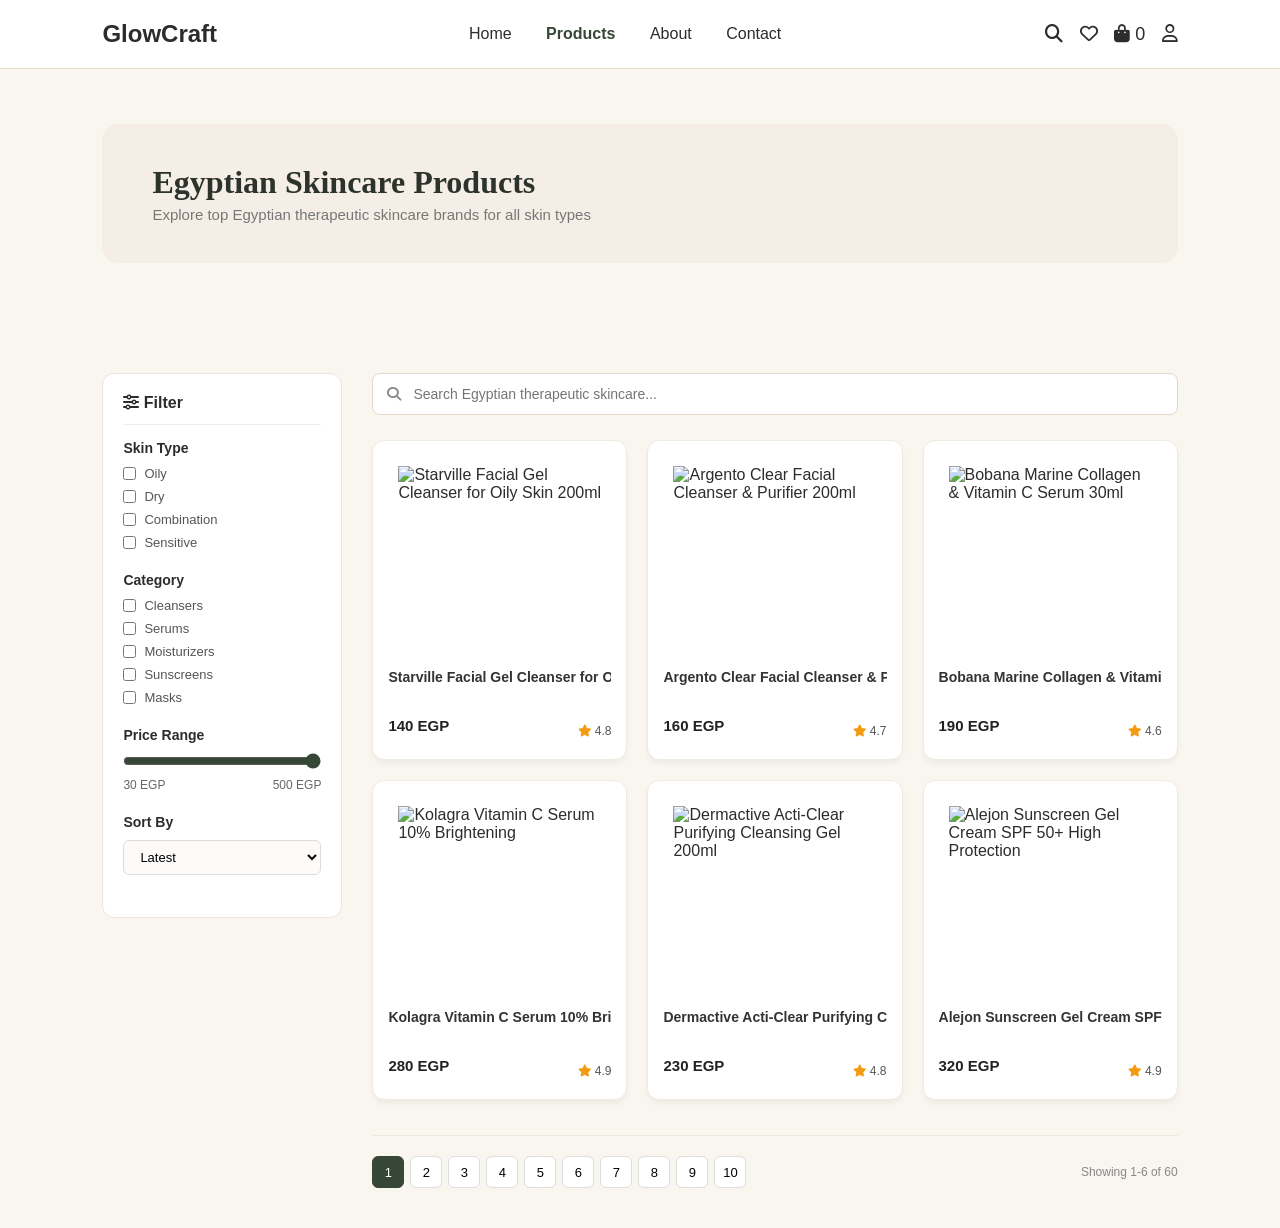
==== products.html @ 19cd81ce "Clean push for GlowCraft project" ====
<!DOCTYPE html>
<html lang="en">
<head>
  <meta charset="UTF-8">
  <meta name="viewport" content="width=device-width, initial-scale=1.0">
  <title>GlowCraft | All Products</title>
  <link rel="stylesheet" href="css/style.css">
  <link rel="stylesheet" href="css/products.css">
  <!-- FontAwesome Icons -->
  <link rel="stylesheet" href="https://cdnjs.cloudflare.com/ajax/libs/font-awesome/6.4.0/css/all.min.css">
</head>
<body>

  <!-- Navbar -->
  <header class="navbar">
    <div class="logo">GlowCraft</div>
    <nav class="nav-links">
      <a href="index.html">Home</a>
      <a href="products.html" class="active">Products</a>
      <a href="about.html">About</a>
      <a href="contact.html">Contact</a>
    </nav>
    <div class="nav-icons">
      <a href="products.html"><i class="fa-solid fa-magnifying-glass"></i></a>
      <a href="wishlist-compare.html"><i class="fa-regular fa-heart"></i></a>
      <a href="cart.html" class="cart-icon"><i class="fa-solid fa-bag-shopping"></i> <span id="cart-count">0</span></a>
      <a href="profile.html"><i class="fa-regular fa-user"></i></a>
    </div>
  </header>

  <!-- Header Banner -->
  <section class="container">
    <div class="products-header-banner">
      <div class="banner-text">
        <h1>Egyptian Skincare Products</h1>
        <p>Explore top Egyptian therapeutic skincare brands for all skin types</p>
      </div>
    </div>
  </section>

  <!-- Main Content Layout -->
  <div class="container products-layout">
    
    <!-- Left Sidebar Filter -->
    <aside class="filters-sidebar">
      <div class="filter-header">
        <h3><i class="fa-solid fa-sliders"></i> Filter</h3>
      </div>
      
      <!-- Skin Type Filter -->
      <div class="filter-group">
        <h4>Skin Type</h4>
        <label><input type="checkbox" value="Oily" class="filter-skin"> Oily</label>
        <label><input type="checkbox" value="Dry" class="filter-skin"> Dry</label>
        <label><input type="checkbox" value="Combination" class="filter-skin"> Combination</label>
        <label><input type="checkbox" value="Sensitive" class="filter-skin"> Sensitive</label>
      </div>

      <!-- Category Filter -->
      <div class="filter-group">
        <h4>Category</h4>
        <label><input type="checkbox" value="Cleansers" class="filter-cat"> Cleansers</label>
        <label><input type="checkbox" value="Serums" class="filter-cat"> Serums</label>
        <label><input type="checkbox" value="Moisturizers" class="filter-cat"> Moisturizers</label>
        <label><input type="checkbox" value="Sunscreens" class="filter-cat"> Sunscreens</label>
        <label><input type="checkbox" value="Masks" class="filter-cat"> Masks</label>
      </div>

      <!-- Price Range Filter (بالجنيه المصري EGP) -->
      <div class="filter-group">
        <h4>Price Range</h4>
        <input type="range" id="price-range" min="30" max="500" value="500">
        <div class="price-labels">
          <span>30 EGP</span>
          <span id="price-val">500 EGP</span>
        </div>
      </div>

      <!-- Sort By Filter -->
      <div class="filter-group">
        <h4>Sort By</h4>
        <select id="sidebar-sort-select" class="custom-select">
          <option value="latest">Latest</option>
          <option value="low-high">Price: Low to High</option>
          <option value="high-low">Price: High to Low</option>
          <option value="rating">Top Rated</option>
        </select>
      </div>
    </aside>

    <!-- Right Side Products Area -->
    <main class="products-main">
      
      <!-- Top Search Bar -->
      <div class="search-bar-wrap">
        <i class="fa-solid fa-magnifying-glass search-icon"></i>
        <input type="text" id="search-input" placeholder="Search Egyptian therapeutic skincare...">
      </div>

      <!-- Products Grid -->
      <div class="products-grid" id="all-products-grid">
        <p class="loading-state">Loading products...</p>
      </div>

      <!-- Pagination Bar -->
      <div class="pagination-container">
        <div class="pagination-buttons" id="pagination-btns"></div>
        <span class="showing-count" id="showing-text">Loading...</span>
      </div>

    </main>
  </div>

  <script src="js/app.js"></script>
  <script src="js/products.js"></script>
</body>
</html>
---- css/style.css ----
:root {
  --bg-primary: #f9f6f0;
  --bg-card: #ffffff;
  --accent-green: #374737;
  --text-dark: #2c2c2c;
  --text-muted: #767676;
  --border-color: #e5dec9;
  --radius: 12px;
}
/* إصلاح شبكة المنتجات وتغليف الكروت بشكل حاسم */
.products-grid {
  display: grid;
  grid-template-columns: repeat(auto-fit, minmax(220px, 1fr));
  gap: 20px;
  align-items: stretch;
}

.product-card {
  position: relative;
  background: #ffffff;
  border-radius: 12px;
  padding: 15px;
  border: 1px solid #e2e8f0;
  box-shadow: 0 4px 6px -1px rgba(0, 0, 0, 0.05);
  display: flex;
  flex-direction: column;
  justify-content: space-between;
  overflow: hidden;
  min-height: 320px;
}

/* إصلاح إطار وحجم الصورة لمنع اختفائها وتداخل الـ ALT النصي */
.product-card a {
  display: block;
  width: 100%;
  height: 160px;
  background-color: #f8fafc;
  border-radius: 8px;
  overflow: hidden;
  margin-bottom: 12px;
}

.product-card img {
  width: 100%;
  height: 100%;
  object-fit: contain;
  padding: 5px;
  display: block;
}

/* شارة الخصم */
.badge-discount {
  position: absolute;
  top: 10px;
  left: 10px;
  background-color: #ef4444;
  color: #ffffff;
  padding: 3px 8px;
  font-size: 11px;
  font-weight: 700;
  border-radius: 6px;
  z-index: 10;
}

/* ترتيب ومعالجة النصوص داخل الكارت */
.product-info {
  display: flex;
  flex-direction: column;
  flex-grow: 1;
  justify-content: space-between;
}

.product-info h4 {
  font-size: 13px;
  font-weight: 600;
  color: #1e293b;
  margin: 0 0 8px 0;
  line-height: 1.4;
  height: 36px;
  overflow: hidden;
  display: -webkit-box;
  -webkit-line-clamp: 2;
  -webkit-box-orient: vertical;
}

.product-info .price {
  font-size: 14px;
  font-weight: 700;
  color: #15803d;
  margin-bottom: 10px;
}

.product-info .price del {
  color: #94a3b8;
  font-weight: 400;
  font-size: 12px;
  margin-left: 5px;
}
/* إلغاء اللون الأزرق نهائياً عند الهوفر أو التركيز للزر وتثبيت لون هادئ وعصري */
.btn-card-action {
  background-color: #edf2f7 !important;
  color: #2d3748 !important;
  border: 1px solid #e2e8f0 !important;
  transition: all 0.2s ease !important;
}

.btn-card-action:hover,
.btn-card-action:focus,
.btn-card-action:active {
  background-color: #cbd5e0 !important; /* لون رمادي هادئ وأنيق بدلاً من الأزرق */
  color: #1a202c !important;
  border-color: #a0aec0 !important;
  box-shadow: none !important;
}
.product-info .btn {
  width: 100%;
  padding: 8px 12px;
  font-size: 12px;
  border-radius: 6px;
  text-align: center;
  text-decoration: none;
  box-sizing: border-box;
}

[data-theme="dark"] {
  --bg-primary: #1a1c1a;
  --bg-card: #242824;
  --text-dark: #f9f6f0;
  --text-muted: #a0a0a0;
  --border-color: #384038;
}

* {
  box-sizing: border-box;
  margin: 0;
  padding: 0;
  font-family: 'Segoe UI', Tahoma, Geneva, Verdana, sans-serif;
}

body {
  background-color: var(--bg-primary);
  color: var(--text-dark);
}

.navbar {
  display: flex;
  justify-content: space-between;
  align-items: center;
  padding: 20px 8%;
  background: var(--bg-card);
  border-bottom: 1px solid var(--border-color);
}

.navbar .logo {
  font-size: 24px;
  font-weight: bold;
}

.nav-links a {
  margin: 0 15px;
  text-decoration: none;
  color: var(--text-dark);
  font-weight: 500;
}

.nav-links a.active {
  color: var(--accent-green);
  font-weight: bold;
}

.nav-icons a, .nav-icons button {
  background: none;
  border: none;
  cursor: pointer;
  font-size: 18px;
  margin-left: 12px;
  color: var(--text-dark);
  text-decoration: none;
}

.container {
  padding: 40px 8%;
}

.btn {
  padding: 10px 20px;
  border-radius: 8px;
  border: none;
  cursor: pointer;
  font-weight: 600;
  text-decoration: none;
  display: inline-block;
  text-align: center;
}

.btn-primary {
  background-color: var(--accent-green);
  color: #fff;
}

.btn-outline {
  background-color: transparent;
  border: 1px solid var(--accent-green);
  color: var(--accent-green);
}

.product-card {
  background: var(--bg-card);
  border: 1px solid var(--border-color);
  border-radius: var(--radius);
  padding: 15px;
  text-align: center;
  position: relative;
}

.product-card img {
  width: 100%;
  height: 180px;
  object-fit: cover;
  border-radius: 8px;
}

.badge-discount {
  position: absolute;
  top: 10px;
  left: 10px;
  background: #d9534f;
  color: #fff;
  padding: 3px 8px;
  font-size: 12px;
  border-radius: 4px;
}
---- css/products.css ----
/* Header Banner */
.products-header-banner {
  background: #f4eee6 url('https://images.unsplash.com/photo-1556228720-195a672e8a03?w=1200') no-repeat center right;
  background-size: contain;
  padding: 40px 50px;
  border-radius: 16px;
  margin-top: 15px;
  margin-bottom: 30px;
}

.banner-text h1 {
  font-size: 32px;
  color: #2b332b;
  margin-bottom: 5px;
  font-family: serif;
}

.banner-text p {
  color: #777;
  font-size: 15px;
}

/* Layout Split */
.products-layout {
  display: flex;
  gap: 30px;
  align-items: flex-start;
}

/* Left Sidebar */
.filters-sidebar {
  width: 240px;
  background: #ffffff;
  padding: 20px;
  border-radius: 12px;
  border: 1px solid #ebe5dc;
  flex-shrink: 0;
}

.filter-header h3 {
  font-size: 16px;
  color: #2c2c2c;
  padding-bottom: 12px;
  border-bottom: 1px solid #eee;
  margin-bottom: 15px;
}

.filter-group {
  margin-bottom: 22px;
}

.filter-group h4 {
  font-size: 14px;
  color: #2c2c2c;
  margin-bottom: 10px;
}

.filter-group label {
  display: flex;
  align-items: center;
  gap: 8px;
  font-size: 13px;
  color: #555;
  margin-bottom: 8px;
  cursor: pointer;
}

.filter-group input[type="checkbox"] {
  accent-color: #374737;
  cursor: pointer;
}

#price-range {
  width: 100%;
  accent-color: #374737;
}

.price-labels {
  display: flex;
  justify-content: space-between;
  font-size: 12px;
  color: #666;
  margin-top: 5px;
}

.custom-select {
  width: 100%;
  padding: 8px 12px;
  border: 1px solid #ddd;
  border-radius: 6px;
  font-size: 13px;
  outline: none;
  background: #fcfbfa;
}

/* Right Main Section */
.products-main {
  flex: 1;
}

.search-bar-wrap {
  position: relative;
  margin-bottom: 25px;
}

.search-bar-wrap .search-icon {
  position: absolute;
  left: 15px;
  top: 50%;
  transform: translateY(-50%);
  color: #888;
  font-size: 14px;
}

.search-bar-wrap input {
  width: 100%;
  padding: 12px 15px 12px 40px;
  border: 1px solid #e0d8cd;
  border-radius: 8px;
  font-size: 14px;
  outline: none;
  background: #ffffff;
}

/* Products Grid Matching Image */
.products-grid {
  display: grid;
  grid-template-columns: repeat(3, 1fr);
  gap: 20px;
}

.product-card {
  background: #ffffff;
  border-radius: 12px;
  padding: 15px;
  border: 1px solid #f0e9df;
  text-align: left;
  position: relative;
  transition: transform 0.2s, box-shadow 0.2s;
}

.product-card:hover {
  transform: translateY(-3px);
  box-shadow: 0 4px 12px rgba(0,0,0,0.06);
}

.product-card img {
  width: 100%;
  height: 180px;
  object-fit: cover;
  border-radius: 8px;
  background-color: #faf8f5;
  margin-bottom: 12px;
}

.product-card h4 {
  font-size: 14px;
  color: #333;
  margin-bottom: 8px;
  white-space: nowrap;
  overflow: hidden;
  text-overflow: ellipsis;
}

.product-meta {
  display: flex;
  justify-content: space-between;
  align-items: center;
}

.product-meta .price {
  font-size: 15px;
  font-weight: bold;
  color: #222;
}

.product-meta .rating {
  font-size: 12px;
  color: #555;
  display: flex;
  align-items: center;
  gap: 3px;
}

.product-meta .rating i {
  color: #f39c12;
}

/* Pagination Bar */
.pagination-container {
  display: flex;
  justify-content: space-between;
  align-items: center;
  margin-top: 35px;
  padding-top: 20px;
  border-top: 1px solid #efe8de;
}

.pagination-buttons {
  display: flex;
  gap: 6px;
  align-items: center;
}

.pagination-buttons button {
  width: 32px;
  height: 32px;
  border: 1px solid #ddd;
  background: #fff;
  border-radius: 6px;
  cursor: pointer;
  font-size: 13px;
}

.pagination-buttons button.active {
  background: #374737;
  color: #fff;
  border-color: #374737;
}

.showing-count {
  font-size: 12px;
  color: #888;
}

@media (max-width: 900px) {
  .products-grid { grid-template-columns: repeat(2, 1fr); }
  .products-layout { flex-direction: column; }
  .filters-sidebar { width: 100%; }
}
.product-card img {
  width: 100%;
  height: 200px;         /* الارتفاع المناسب لبطاقة المنتج */
  object-fit: contain;   /* أهم خاصية: تضمن ظهور المنتج كاملاً بدون قص */
  background-color: #fff;/* خلفية بيضاء لنظافة المظهر */
  padding: 10px;         /* مسافة حول الصورة حتى لا تلتصق بالحواف */
}
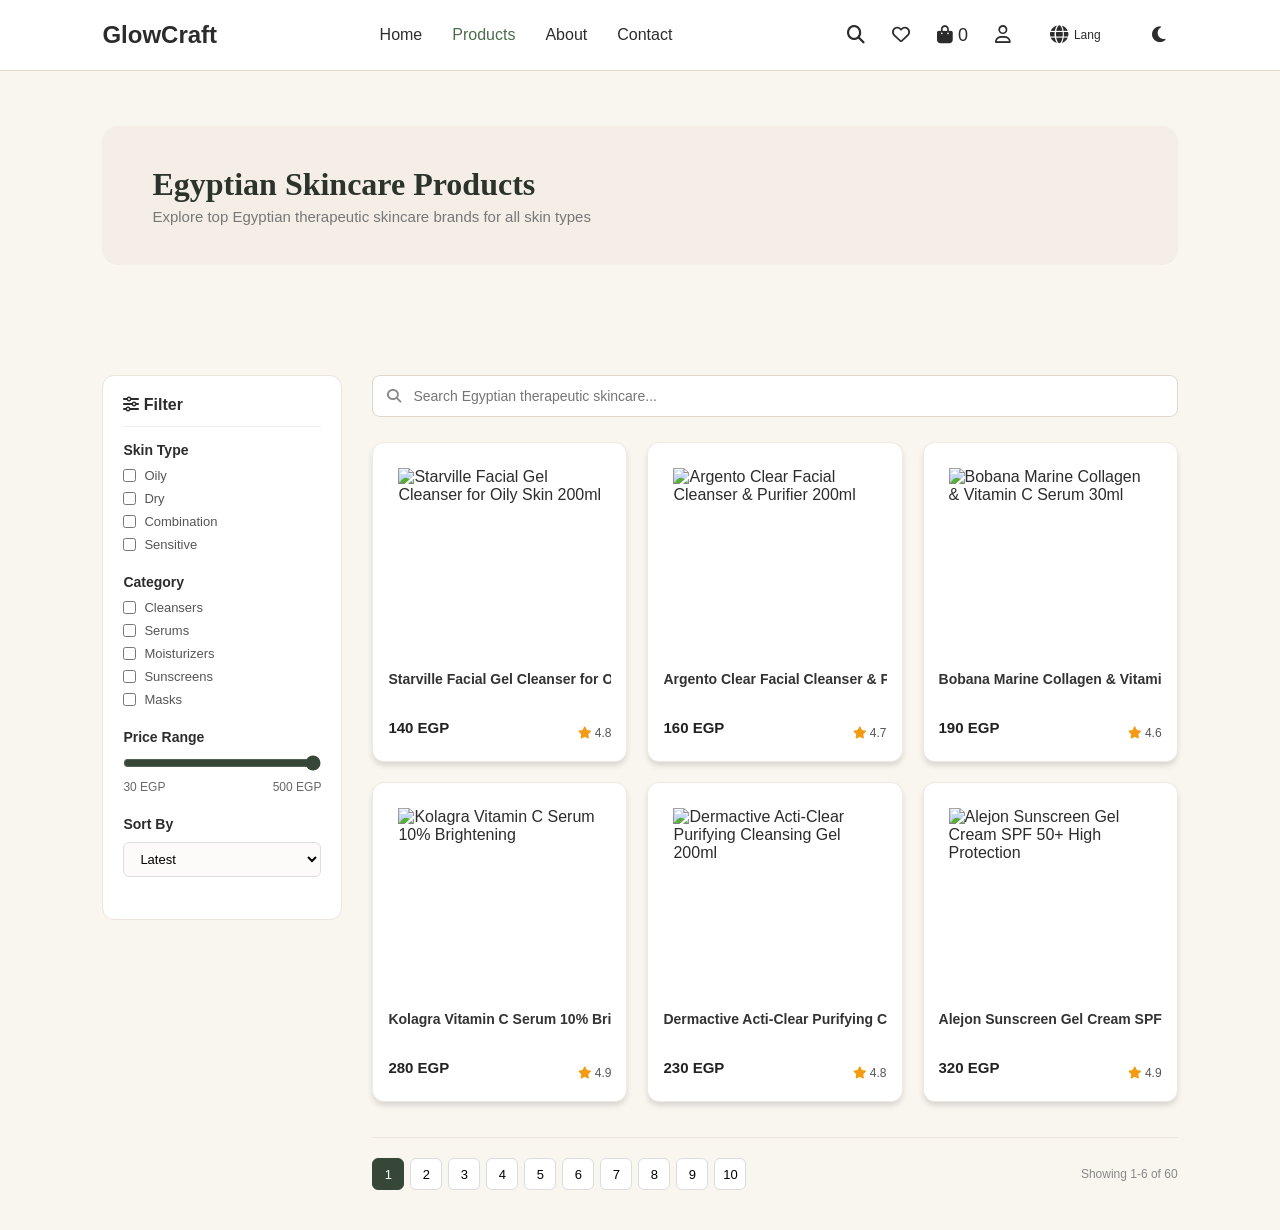
==== commit 74d4f30d: "first commit" ====
--- a/products.html
+++ b/products.html
@@ -8,6 +8,82 @@
   <link rel="stylesheet" href="css/products.css">
   <!-- FontAwesome Icons -->
   <link rel="stylesheet" href="https://cdnjs.cloudflare.com/ajax/libs/font-awesome/6.4.0/css/all.min.css">
+  
+  <style>
+    /* تنسيقات إضافية بسيطة خاصة بأزرار التحكم العلوية (الترجمة والدارك مود) لتتوافق مع التصميم الأصلي */
+    .nav-icons {
+      display: flex;
+      align-items: center;
+      gap: 15px;
+    }
+    .theme-toggle-btn {
+      background: none;
+      border: 1px solid var(--border-color, #ccc);
+      color: inherit;
+      padding: 6px 12px;
+      border-radius: 20px;
+      cursor: pointer;
+      font-size: 14px;
+      display: flex;
+      align-items: center;
+      gap: 5px;
+    }
+    .custom-translate-wrapper {
+      position: relative;
+      display: inline-block;
+    }
+    .custom-translate-btn {
+      background: none;
+      border: 1px solid var(--border-color, #ccc);
+      color: inherit;
+      padding: 6px 12px;
+      border-radius: 20px;
+      cursor: pointer;
+      font-size: 14px;
+      display: flex;
+      align-items: center;
+      gap: 6px;
+      outline: none;
+    }
+    .translate-dropdown-menu {
+      position: absolute;
+      top: calc(100% + 8px);
+      right: 0;
+      background-color: #ffffff;
+      border: 1px solid #ccc;
+      border-radius: 12px;
+      box-shadow: 0 4px 20px rgba(0, 0, 0, 0.1);
+      padding: 8px;
+      display: none;
+      flex-direction: column;
+      gap: 4px;
+      z-index: 1000;
+      min-width: 130px;
+    }
+    .translate-dropdown-menu.show {
+      display: flex;
+    }
+    .translate-option {
+      background: none;
+      border: none;
+      color: #333;
+      padding: 8px 12px;
+      text-align: left;
+      border-radius: 8px;
+      cursor: pointer;
+      font-size: 13px;
+    }
+    .translate-option:hover {
+      background-color: #f0f0f0;
+      color: #374737;
+    }
+    .goog-te-banner-frame.skiptranslate, #google_translate_element {
+      display: none !important;
+    }
+    body {
+      top: 0px !important;
+    }
+  </style>
 </head>
 <body>
 
@@ -25,7 +101,25 @@
       <a href="wishlist-compare.html"><i class="fa-regular fa-heart"></i></a>
       <a href="cart.html" class="cart-icon"><i class="fa-solid fa-bag-shopping"></i> <span id="cart-count">0</span></a>
       <a href="profile.html"><i class="fa-regular fa-user"></i></a>
+
+      <!-- زر الترجمة المخصص المتوافق مع الهوم -->
+      <div class="custom-translate-wrapper">
+        <button id="translateBtn" class="custom-translate-btn" title="Change Language">
+          <i class="fa-solid fa-globe"></i>
+          <span style="font-size: 12px;">Lang</span>
+        </button>
+        <div id="translateMenu" class="translate-dropdown-menu">
+          <button class="translate-option" onclick="changeLanguage('en')">English</button>
+          <button class="translate-option" onclick="changeLanguage('ar')">العربية</button>
+        </div>
+      </div>
+
+      <!-- زر الدارك مود -->
+      <button id="themeToggle" class="theme-toggle-btn">
+        <i class="fa-solid fa-moon"></i>
+      </button>
     </div>
+    <div id="google_translate_element" style="display:none;"></div>
   </header>
 
   <!-- Header Banner -->
@@ -111,6 +205,64 @@
     </main>
   </div>
 
+  <!-- سكربتات التحكم (الوضع الداكن والترجمة وقراءة الذاكرة) -->
+  <script>
+    const themeToggleBtn = document.getElementById('themeToggle');
+    const bodyElement = document.body;
+    const icon = themeToggleBtn.querySelector('i');
+
+    if (localStorage.getItem('theme') === 'dark') {
+      bodyElement.classList.add('dark-mode');
+      icon.classList.replace('fa-moon', 'fa-sun');
+    }
+
+    themeToggleBtn.addEventListener('click', () => {
+      bodyElement.classList.toggle('dark-mode');
+      if (bodyElement.classList.contains('dark-mode')) {
+        localStorage.setItem('theme', 'dark');
+        icon.classList.replace('fa-moon', 'fa-sun');
+      } else {
+        localStorage.setItem('theme', 'light');
+        icon.classList.replace('fa-sun', 'fa-moon');
+      }
+    });
+
+    const translateBtn = document.getElementById('translateBtn');
+    const translateMenu = document.getElementById('translateMenu');
+
+    translateBtn.addEventListener('click', (e) => {
+      e.stopPropagation();
+      translateMenu.classList.toggle('show');
+    });
+
+    window.addEventListener('click', () => {
+      translateMenu.classList.remove('show');
+    });
+
+    function changeLanguage(lang) {
+      localStorage.setItem('selectedLang', lang);
+      document.cookie = `googtrans=/en/${lang};path=/;domain=` + document.domain;
+      location.reload();
+    }
+  </script>
+
+  <!-- Google Translate Engine (لقراءة اللغة المخزنة وتطبيقها فوراً عند الدخول) -->
+  <script type="text/javascript">
+    function googleTranslateElementInit() {
+      let storedLang = localStorage.getItem('selectedLang');
+      if (storedLang && !document.cookie.includes(`googtrans=/en/${storedLang}`)) {
+        document.cookie = `googtrans=/en/${storedLang};path=/;domain=` + document.domain;
+      }
+      new google.translate.TranslateElement({
+        pageLanguage: 'en',
+        includedLanguages: 'ar,en',
+        autoDisplay: false
+      }, 'google_translate_element');
+    }
+  </script>
+  <script type="text/javascript" src="//translate.google.com/translate_a/element.js?cb=googleTranslateElementInit"></script>
+
+  <!-- ملفات الـ JS الأصلية الخاصة بك -->
   <script src="js/app.js"></script>
   <script src="js/products.js"></script>
 </body>
--- a/css/style.css
+++ b/css/style.css
@@ -1,13 +1,102 @@
 :root {
   --bg-primary: #f9f6f0;
   --bg-card: #ffffff;
-  --accent-green: #374737;
   --text-dark: #2c2c2c;
   --text-muted: #767676;
+  --accent-green: #374737;
   --border-color: #e5dec9;
   --radius: 12px;
-}
-/* إصلاح شبكة المنتجات وتغليف الكروت بشكل حاسم */
+  --hero-overlay-start: rgba(55, 71, 55, 0.7);
+  --hero-overlay-end: rgba(36, 41, 36, 0.85);
+}
+
+
+/* الوضع الداكن بالأخضر الزيتوني الفخم والهادئ */
+[data-theme="dark"],
+body.dark-mode {
+  --bg-primary: #242924 !important;      /* خلفية عامة أخضر زيتوني داكن وهادئ جداً ومريح للعين */
+  --bg-card: #2f362f !important;         /* خلفية كروت المنتجات والـ Navbar بأخضر زيتوني أفتح قليلاً للتباين */
+  --text-dark: #f0f4f0 !important;       /* أبيض هادئ ومريح للنصوص الرئيسية */
+  --text-muted: #a3b1a3 !important;      /* رمادي مائل للخضرة الهادئة للنصوص الفرعية */
+  --border-color: #3e4a3e !important;    /* حدود زيتونية ناعمة وغير مزعجة */
+}
+
+* {
+  box-sizing: border-box;
+  margin: 0;
+  padding: 0;
+  font-family: 'Segoe UI', Tahoma, Geneva, Verdana, sans-serif;
+}
+
+body {
+  background-color: var(--bg-primary);
+  color: var(--text-dark);
+  transition: background-color 0.3s ease, color 0.3s ease;
+}
+
+/* Navbar */
+.navbar {
+  display: flex;
+  justify-content: space-between;
+  align-items: center;
+  padding: 20px 8%;
+  background: var(--bg-card);
+  border-bottom: 1px solid var(--border-color);
+  transition: background-color 0.3s ease, border-color 0.3s ease;
+}
+
+.navbar .logo {
+  font-size: 24px;
+  font-weight: bold;
+  color: var(--text-dark);
+}
+
+.nav-links {
+  display: flex;
+  align-items: center;
+}
+
+.nav-links a {
+  margin: 0 15px;
+  text-decoration: none;
+  color: var(--text-dark);
+  font-weight: 500;
+  transition: color 0.2s ease;
+}
+
+.nav-links a:hover,
+.nav-links a.active {
+  color: #4e6b4e;
+}
+
+[data-theme="dark"] .nav-links a:hover,
+[data-theme="dark"] .nav-links a.active,
+body.dark-mode .nav-links a:hover,
+body.dark-mode .nav-links a.active {
+  color: #8fb38f; /* أخضر زيتوني فاتح وراقي عند الهفر في الدارك */
+}
+
+.nav-icons {
+  display: flex;
+  align-items: center;
+}
+
+.nav-icons a,
+.nav-icons button {
+  background: none;
+  border: none;
+  cursor: pointer;
+  font-size: 18px;
+  margin-left: 12px;
+  color: var(--text-dark);
+  text-decoration: none;
+}
+
+.container {
+  padding: 40px 8%;
+}
+
+/* شبكة المنتجات وتغليف الكروت */
 .products-grid {
   display: grid;
   grid-template-columns: repeat(auto-fit, minmax(220px, 1fr));
@@ -17,35 +106,45 @@
 
 .product-card {
   position: relative;
-  background: #ffffff;
-  border-radius: 12px;
+  background-color: var(--bg-card);
+  border-radius: var(--radius);
   padding: 15px;
-  border: 1px solid #e2e8f0;
-  box-shadow: 0 4px 6px -1px rgba(0, 0, 0, 0.05);
+  border: 1px solid var(--border-color);
+  box-shadow: 0 4px 6px -1px rgba(0, 0, 0, 0.15);
   display: flex;
   flex-direction: column;
   justify-content: space-between;
   overflow: hidden;
   min-height: 320px;
-}
-
-/* إصلاح إطار وحجم الصورة لمنع اختفائها وتداخل الـ ALT النصي */
+  transition: background-color 0.3s ease, border-color 0.3s ease, transform 0.2s ease;
+}
+
+.product-card:hover {
+  transform: translateY(-3px);
+}
+
+/* إطار الصورة: خلفية بيضاء نقية تماماً لضمان بروز المنتجات بوضوح */
+.product-card a.product-img-wrapper,
 .product-card a {
   display: block;
   width: 100%;
   height: 160px;
-  background-color: #f8fafc;
+  background-color: #ffffff !important;
+  border: 1px solid #eaeaea !important;
   border-radius: 8px;
   overflow: hidden;
   margin-bottom: 12px;
+  padding: 8px;
 }
 
 .product-card img {
   width: 100%;
   height: 100%;
   object-fit: contain;
-  padding: 5px;
   display: block;
+  mix-blend-mode: normal !important;
+  opacity: 1 !important;
+  filter: none !important;
 }
 
 /* شارة الخصم */
@@ -53,7 +152,7 @@
   position: absolute;
   top: 10px;
   left: 10px;
-  background-color: #ef4444;
+  background-color: #c53030;
   color: #ffffff;
   padding: 3px 8px;
   font-size: 11px;
@@ -73,7 +172,7 @@
 .product-info h4 {
   font-size: 13px;
   font-weight: 600;
-  color: #1e293b;
+  color: var(--text-dark);
   margin: 0 0 8px 0;
   line-height: 1.4;
   height: 36px;
@@ -86,102 +185,23 @@
 .product-info .price {
   font-size: 14px;
   font-weight: 700;
-  color: #15803d;
+  color: #2f855a;
   margin-bottom: 10px;
 }
 
+[data-theme="dark"] .product-info .price,
+body.dark-mode .product-info .price {
+  color: #68d391 !important; /* أخضر هادئ وواضح للأسعار في الوضع الداكن */
+}
+
 .product-info .price del {
-  color: #94a3b8;
+  color: var(--text-muted);
   font-weight: 400;
   font-size: 12px;
   margin-left: 5px;
 }
-/* إلغاء اللون الأزرق نهائياً عند الهوفر أو التركيز للزر وتثبيت لون هادئ وعصري */
-.btn-card-action {
-  background-color: #edf2f7 !important;
-  color: #2d3748 !important;
-  border: 1px solid #e2e8f0 !important;
-  transition: all 0.2s ease !important;
-}
-
-.btn-card-action:hover,
-.btn-card-action:focus,
-.btn-card-action:active {
-  background-color: #cbd5e0 !important; /* لون رمادي هادئ وأنيق بدلاً من الأزرق */
-  color: #1a202c !important;
-  border-color: #a0aec0 !important;
-  box-shadow: none !important;
-}
-.product-info .btn {
-  width: 100%;
-  padding: 8px 12px;
-  font-size: 12px;
-  border-radius: 6px;
-  text-align: center;
-  text-decoration: none;
-  box-sizing: border-box;
-}
-
-[data-theme="dark"] {
-  --bg-primary: #1a1c1a;
-  --bg-card: #242824;
-  --text-dark: #f9f6f0;
-  --text-muted: #a0a0a0;
-  --border-color: #384038;
-}
-
-* {
-  box-sizing: border-box;
-  margin: 0;
-  padding: 0;
-  font-family: 'Segoe UI', Tahoma, Geneva, Verdana, sans-serif;
-}
-
-body {
-  background-color: var(--bg-primary);
-  color: var(--text-dark);
-}
-
-.navbar {
-  display: flex;
-  justify-content: space-between;
-  align-items: center;
-  padding: 20px 8%;
-  background: var(--bg-card);
-  border-bottom: 1px solid var(--border-color);
-}
-
-.navbar .logo {
-  font-size: 24px;
-  font-weight: bold;
-}
-
-.nav-links a {
-  margin: 0 15px;
-  text-decoration: none;
-  color: var(--text-dark);
-  font-weight: 500;
-}
-
-.nav-links a.active {
-  color: var(--accent-green);
-  font-weight: bold;
-}
-
-.nav-icons a, .nav-icons button {
-  background: none;
-  border: none;
-  cursor: pointer;
-  font-size: 18px;
-  margin-left: 12px;
-  color: var(--text-dark);
-  text-decoration: none;
-}
-
-.container {
-  padding: 40px 8%;
-}
-
+
+/* الأزرار العامة */
 .btn {
   padding: 10px 20px;
   border-radius: 8px;
@@ -204,29 +224,177 @@
   color: var(--accent-green);
 }
 
-.product-card {
-  background: var(--bg-card);
-  border: 1px solid var(--border-color);
-  border-radius: var(--radius);
-  padding: 15px;
+/* أزرار تفاعلات الكارت متناسقة مع الزيتوني */
+.btn-card-action {
+  background-color: rgba(255, 255, 255, 0.08) !important;
+  color: var(--text-dark) !important;
+  border: 1px solid var(--border-color) !important;
+  transition: all 0.2s ease !important;
+}
+
+.btn-card-action:hover,
+.btn-card-action:focus,
+.btn-card-action:active {
+  background-color: rgba(255, 255, 255, 0.15) !important;
+  color: #ffffff !important;
+  border-color: #8fb38f !important;
+  box-shadow: none !important;
+}
+
+.product-info .btn {
+  width: 100%;
+  padding: 8px 12px;
+  font-size: 12px;
+  border-radius: 6px;
   text-align: center;
-  position: relative;
-}
-
-.product-card img {
-  width: 100%;
-  height: 180px;
-  object-fit: cover;
-  border-radius: 8px;
-}
-
-.badge-discount {
-  position: absolute;
-  top: 10px;
-  left: 10px;
-  background: #d9534f;
-  color: #fff;
-  padding: 3px 8px;
-  font-size: 12px;
-  border-radius: 4px;
-}+  text-decoration: none;
+  box-sizing: border-box;
+}
+
+/* =========================================================
+   التجاوب والميديا كويري (Responsive Media Queries)
+   ========================================================= */
+
+/* أجهزة اللابتوب والشاشات المتوسطة (أقل من 1024 بكسل) */
+@media (max-width: 1024px) {
+  .products-grid {
+    grid-template-columns: repeat(2, 1fr); /* عرض منتجين في كل صف بدل الأربعة */
+  }
+  
+  .hero-section {
+    padding: 40px 30px;
+  }
+  
+  .hero-text h1 {
+    font-size: 34px;
+  }
+}
+
+/* الأجهزة اللوحية (Tablet) والشاشات المتوسطة (أقل من 768 بكسل) */
+@media (max-width: 768px) {
+  /* النافبار والهيدر */
+  .navbar {
+    padding: 15px 20px;
+    flex-direction: column;
+    gap: 15px;
+  }
+
+  .nav-links {
+    gap: 15px;
+    font-size: 13px;
+    flex-wrap: wrap;
+    justify-content: center;
+  }
+
+  .nav-icons {
+    gap: 15px;
+  }
+
+  /* الهيرو سكشن */
+  .hero-section {
+    margin: 10px 15px;
+    padding: 30px 20px;
+    text-align: center;
+  }
+
+  .hero-text h1 {
+    font-size: 28px;
+  }
+
+  .hero-buttons {
+    justify-content: center;
+  }
+
+  /* شريط المميزات Features Bar */
+  .features-bar {
+    flex-direction: column;
+    gap: 20px;
+    align-items: flex-start;
+    padding: 20px;
+    margin: 0 15px;
+  }
+
+  /* الأقسام الهوامش */
+  .section-padding {
+    padding: 25px 15px;
+  }
+
+  /* أقسام التصنيفات Shop by Category */
+  .categories-grid {
+    display: flex;
+    overflow-x: auto;
+    justify-content: flex-start;
+    padding-bottom: 10px;
+    gap: 20px;
+  }
+
+  .category-item {
+    flex: 0 0 auto; /* السماح بالسحب الأفقي على الموبايل لتوفير مساحة */
+  }
+
+  /* بانر الكويز Quiz Banner */
+  .quiz-banner {
+    flex-direction: column;
+    text-align: center;
+    gap: 20px;
+    margin: 0 15px 30px 15px;
+    padding: 25px 20px;
+  }
+
+  .quiz-img img {
+    width: 100%;
+    max-width: 250px;
+    height: auto;
+  }
+
+  /* الفوتر */
+  .footer-content {
+    flex-direction: column;
+    gap: 30px;
+  }
+
+  .main-footer {
+    padding: 40px 20px 20px 20px;
+  }
+
+  .footer-bottom {
+    flex-direction: column;
+    gap: 15px;
+    text-align: center;
+  }
+}
+
+/* الهواتف الذكية الصغيرة جداً (أقل من 480 بكسل) */
+@media (max-width: 480px) {
+  .products-grid {
+    grid-template-columns: 1fr; /* عرض منتج واحد في الصف لشاشات الموبايل الضيقة لوضوح تام */
+  }
+  
+  .product-card {
+    height: auto;
+  }
+  
+  .product-img-wrapper {
+    height: 180px;
+  }
+  
+  .hero-text h1 {
+    font-size: 24px;
+  }
+  
+  .hero-buttons {
+    flex-direction: column;
+    width: 100%;
+  }
+  
+  .btn-dark, .btn-light {
+    width: 100%;
+    text-align: center;
+  }
+  
+  .nav-links {
+    gap: 12px;
+    font-size: 12px;
+  }
+}
+
--- a/css/products.css
+++ b/css/products.css
@@ -234,4 +234,5 @@
   object-fit: contain;   /* أهم خاصية: تضمن ظهور المنتج كاملاً بدون قص */
   background-color: #fff;/* خلفية بيضاء لنظافة المظهر */
   padding: 10px;         /* مسافة حول الصورة حتى لا تلتصق بالحواف */
-}+}
+
